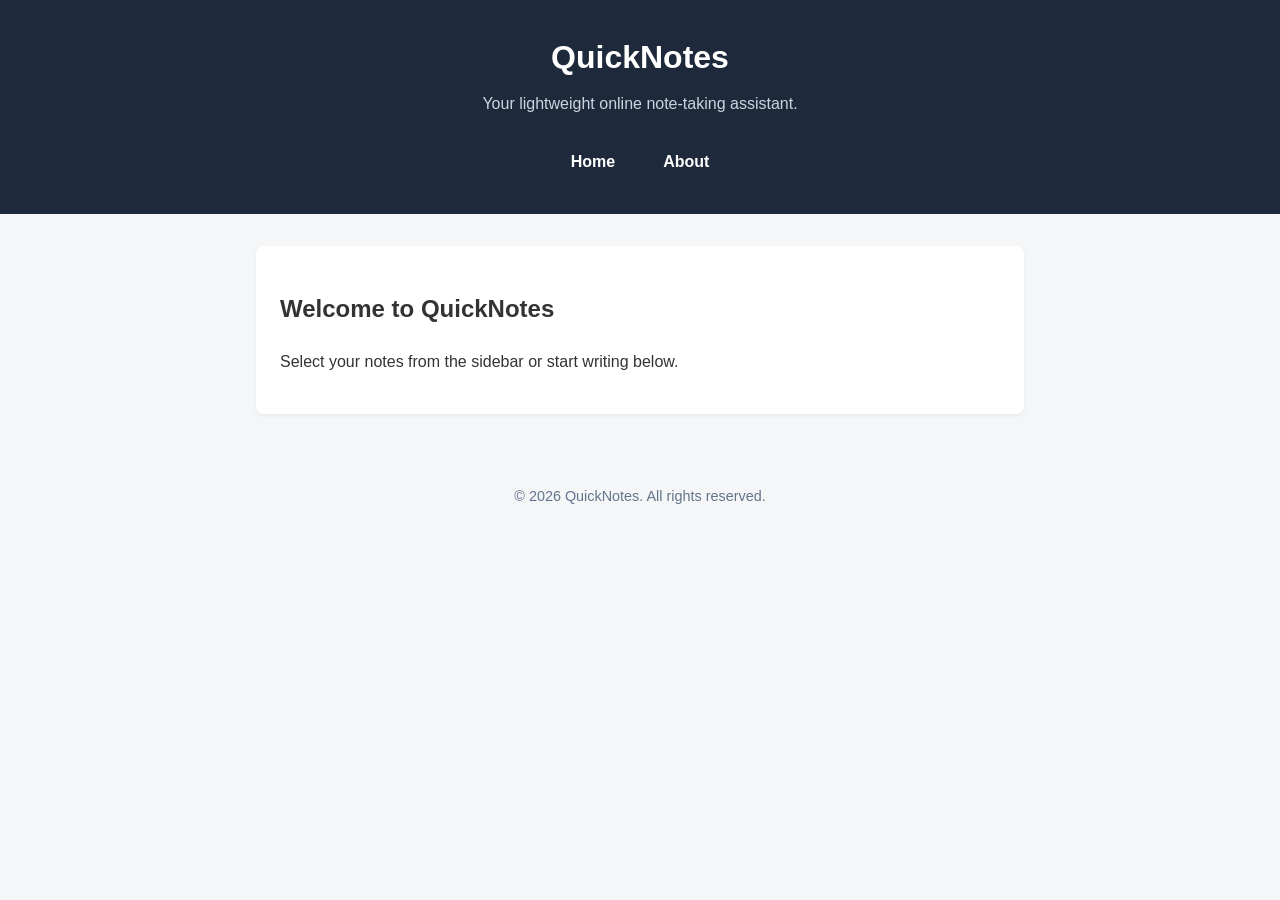
==== day2/index.html @ dfd85cac "Day 2 Assignment" ====
<!DOCTYPE html>
<html lang="en">
<head>
  <meta charset="UTF-8">
    <meta name="viewport" content="width=device-width, initial-scale=1.0">
      <title>QuickNotes - Home</title>
        <link rel="stylesheet" href="style.css">
        </head>
        <body>

          <header>
              <h1>QuickNotes</h1>
                  <p>Your lightweight online note-taking assistant.</p>
                      <nav>
                            <a href="index.html">Home</a>
                                  <a href="about.html">About</a>
                                      </nav>
                                        </header>

                                          <main>
                                              <section>
                                                    <h2>Welcome to QuickNotes</h2>
                                                          <p>Select your notes from the sidebar or start writing below.</p>
                                                              </section>
                                                                </main>

                                                                  <footer>
                                                                      <p>&copy; 2026 QuickNotes. All rights reserved.</p>
                                                                        </footer>

                                                                        </body>
                                                                        </html>
---- day2/style.css ----
/* 1. Global Box-Sizing Reset & Base Styles */
*, *::before, *::after {
  box-sizing: border-box;
  }

  body {
    margin: 0;
      font-family: Arial, Helvetica, sans-serif;
        background-color: #f4f6f8;
          color: #333333;
            line-height: 1.6;
            }

            /* 2. Header & Flexbox Navigation */
            header {
              background-color: #1e293b;
                color: #ffffff;
                  padding: 2rem 1rem;
                    text-align: center;
                    }

                    header h1 {
                      margin: 0 0 0.5rem 0;
                      }

                      header p {
                        margin: 0 0 1.5rem 0;
                          color: #cbd5e1;
                          }

                          nav {
                            display: flex;
                              justify-content: center;
                                align-items: center;
                                  gap: 16px;
                                  }

                                  nav a {
                                    color: #ffffff;
                                      text-decoration: none;
                                        font-weight: bold;
                                          padding: 0.5rem 1rem;
                                            border-radius: 4px;
                                              transition: background-color 0.3s ease, color 0.3s ease;
                                              }

                                              nav a:hover {
                                                background-color: #334155;
                                                  color: #38bdf8;
                                                  }

                                                  /* 3. Main Layout & Card Section Styling */
                                                  main {
                                                    max-width: 800px;
                                                      margin: 2rem auto;
                                                        padding: 0 1rem;
                                                        }

                                                        main section {
                                                          background-color: #ffffff;
                                                            padding: 1.5rem;
                                                              margin-bottom: 1.5rem;
                                                                border-radius: 8px;
                                                                  box-shadow: 0 2px 4px rgba(0, 0, 0, 0.05);
                                                                  }

                                                                  /* 4. Features CSS Grid Cards */
                                                                  ul.features {
                                                                    display: grid;
                                                                      grid-template-columns: repeat(auto-fit, minmax(180px, 1fr));
                                                                        gap: 1rem;
                                                                          list-style: none;
                                                                            padding: 0;
                                                                            }

                                                                            ul.features li {
                                                                              background-color: #f8fafc;
                                                                                border: 1px solid #e2e8f0;
                                                                                  padding: 1rem;
                                                                                    border-radius: 6px;
                                                                                      font-weight: 500;
                                                                                      }

                                                                                      /* 5. Shortcuts Table Styling */
                                                                                      table {
                                                                                        width: 100%;
                                                                                          border-collapse: collapse;
                                                                                            margin-top: 1rem;
                                                                                            }

                                                                                            th, td {
                                                                                              border: 1px solid #cbd5e1;
                                                                                                padding: 0.75rem;
                                                                                                  text-align: left;
                                                                                                  }

                                                                                                  th {
                                                                                                    background-color: #f1f5f9;
                                                                                                    }

                                                                                                    /* 6. Feedback Form Styling */
                                                                                                    form div {
                                                                                                      margin-bottom: 1rem;
                                                                                                      }

                                                                                                      label {
                                                                                                        display: block;
                                                                                                          margin-bottom: 0.5rem;
                                                                                                            font-weight: bold;
                                                                                                            }

                                                                                                            input[type="text"],
                                                                                                            input[type="email"],
                                                                                                            textarea {
                                                                                                              width: 100%;
                                                                                                                padding: 0.75rem;
                                                                                                                  border: 1px solid #cbd5e1;
                                                                                                                    border-radius: 4px;
                                                                                                                      font-size: 1rem;
                                                                                                                      }

                                                                                                                      textarea {
                                                                                                                        resize: vertical;
                                                                                                                          min-height: 100px;
                                                                                                                          }

                                                                                                                          button[type="submit"] {
                                                                                                                            background-color: #2563eb;
                                                                                                                              color: #ffffff;
                                                                                                                                border: none;
                                                                                                                                  padding: 0.75rem 1.5rem;
                                                                                                                                    font-size: 1rem;
                                                                                                                                      border-radius: 4px;
                                                                                                                                        cursor: pointer;
                                                                                                                                          transition: background-color 0.3s ease;
                                                                                                                                          }

                                                                                                                                          button[type="submit"]:hover {
                                                                                                                                            background-color: #1d4ed8;
                                                                                                                                            }

                                                                                                                                            /* 7. Footer */
                                                                                                                                            footer {
                                                                                                                                              text-align: center;
                                                                                                                                                padding: 1.5rem 1rem;
                                                                                                                                                  color: #64748b;
                                                                                                                                                    font-size: 0.9rem;
                                                                                                                                                    }

                                                                                                                                                    /* 8. Media Query for Small Screens */
                                                                                                                                                    @media (max-width: 600px) {
                                                                                                                                                      header {
                                                                                                                                                          padding: 1rem 0.5rem;
                                                                                                                                                            }

                                                                                                                                                              header h1 {
                                                                                                                                                                  font-size: 1.5rem;
                                                                                                                                                                    }
                                                                                                                                                                    }
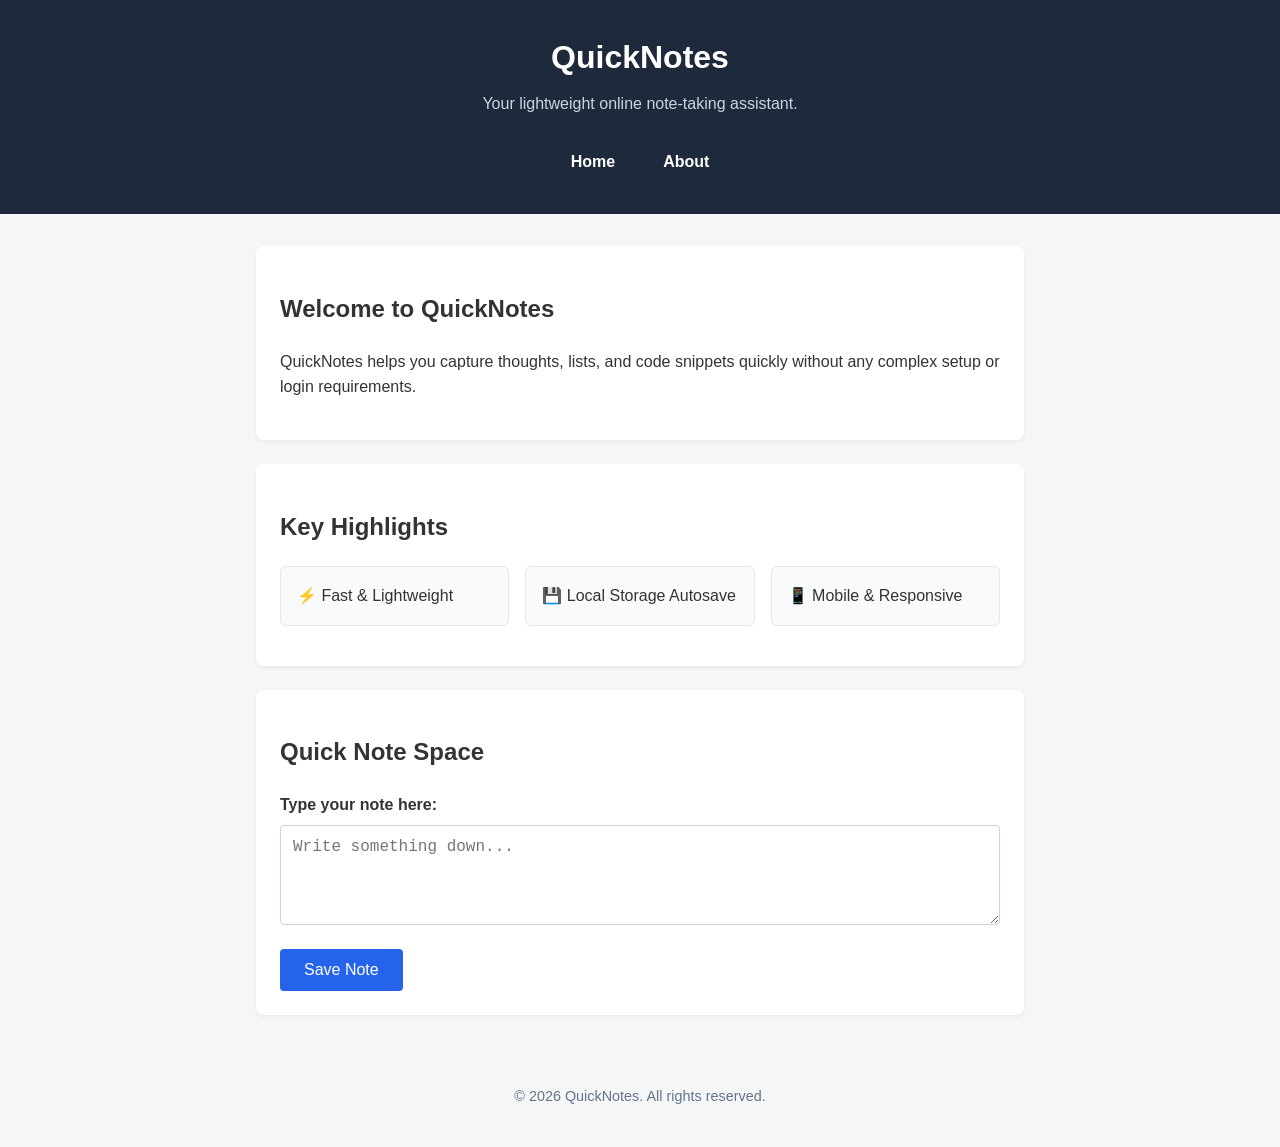
==== commit cd0b5fd2: "Enhance QuickNotes homepage with new sections Added new features and improved the layout of the Quic" ====
--- a/day2/index.html
+++ b/day2/index.html
@@ -2,32 +2,51 @@
 <html lang="en">
 <head>
   <meta charset="UTF-8">
-    <meta name="viewport" content="width=device-width, initial-scale=1.0">
-      <title>QuickNotes - Home</title>
-        <link rel="stylesheet" href="style.css">
-        </head>
-        <body>
+  <meta name="viewport" content="width=device-width, initial-scale=1.0">
+  <title>QuickNotes - Home</title>
+  <link rel="stylesheet" href="style.css">
+</head>
+<body>
 
-          <header>
-              <h1>QuickNotes</h1>
-                  <p>Your lightweight online note-taking assistant.</p>
-                      <nav>
-                            <a href="index.html">Home</a>
-                                  <a href="about.html">About</a>
-                                      </nav>
-                                        </header>
+  <header>
+    <h1>QuickNotes</h1>
+    <p>Your lightweight online note-taking assistant.</p>
+    <nav>
+      <a href="index.html">Home</a>
+      <a href="about.html">About</a>
+    </nav>
+  </header>
 
-                                          <main>
-                                              <section>
-                                                    <h2>Welcome to QuickNotes</h2>
-                                                          <p>Select your notes from the sidebar or start writing below.</p>
-                                                              </section>
-                                                                </main>
+  <main>
+    <section>
+      <h2>Welcome to QuickNotes</h2>
+      <p>QuickNotes helps you capture thoughts, lists, and code snippets quickly without any complex setup or login requirements.</p>
+    </section>
 
-                                                                  <footer>
-                                                                      <p>&copy; 2026 QuickNotes. All rights reserved.</p>
-                                                                        </footer>
+    <section>
+      <h2>Key Highlights</h2>
+      <ul class="features">
+        <li>⚡ Fast & Lightweight</li>
+        <li>💾 Local Storage Autosave</li>
+        <li>📱 Mobile & Responsive</li>
+      </ul>
+    </section>
 
-                                                                        </body>
-                                                                        </html>
-                                                                        +    <section>
+      <h2>Quick Note Space</h2>
+      <form action="#" method="post">
+        <div>
+          <label for="quick-note">Type your note here:</label>
+          <textarea id="quick-note" name="quick-note" placeholder="Write something down..."></textarea>
+        </div>
+        <button type="submit">Save Note</button>
+      </form>
+    </section>
+  </main>
+
+  <footer>
+    <p>&copy; 2026 QuickNotes. All rights reserved.</p>
+  </footer>
+
+</body>
+</html>
--- a/day2/style.css
+++ b/day2/style.css
@@ -1,160 +1,155 @@
-/* 1. Global Box-Sizing Reset & Base Styles */
 *, *::before, *::after {
   box-sizing: border-box;
+}
+
+body {
+  margin: 0;
+  font-family: Arial, Helvetica, sans-serif;
+  background-color: #f4f6f8;
+  color: #333333;
+  line-height: 1.6;
+}
+
+header {
+  background-color: #1e293b;
+  color: #ffffff;
+  padding: 2rem 1rem;
+  text-align: center;
+}
+
+header h1 {
+  margin: 0 0 0.5rem 0;
+}
+
+header p {
+  margin: 0 0 1.5rem 0;
+  color: #cbd5e1;
+}
+
+nav {
+  display: flex;
+  justify-content: center;
+  align-items: center;
+  gap: 1rem;
+}
+
+nav a {
+  color: #ffffff;
+  text-decoration: none;
+  font-weight: bold;
+  padding: 0.5rem 1rem;
+  border-radius: 4px;
+  transition: background-color 0.3s ease, color 0.3s ease;
+}
+
+nav a:hover {
+  background-color: #334155;
+  color: #38bdf8;
+}
+
+main {
+  max-width: 800px;
+  margin: 2rem auto;
+  padding: 0 1rem;
+}
+
+main section {
+  background-color: #ffffff;
+  padding: 1.5rem;
+  margin-bottom: 1.5rem;
+  border-radius: 8px;
+  box-shadow: 0 2px 4px rgba(0, 0, 0, 0.05);
+}
+
+ul.features {
+  display: grid;
+  grid-template-columns: repeat(auto-fit, minmax(200px, 1fr));
+  gap: 1rem;
+  list-style: none;
+  padding: 0;
+  margin: 1rem 0;
+}
+
+ul.features li {
+  background-color: #f8fafc;
+  border: 1px solid #e2e8f0;
+  padding: 1rem;
+  border-radius: 6px;
+  font-weight: 500;
+}
+
+table {
+  width: 100%;
+  border-collapse: collapse;
+  margin-top: 1rem;
+}
+
+th, td {
+  border: 1px solid #cbd5e1;
+  padding: 0.75rem;
+  text-align: left;
+}
+
+th {
+  background-color: #f1f5f9;
+}
+
+form div {
+  margin-bottom: 1rem;
+}
+
+label {
+  display: block;
+  margin-bottom: 0.5rem;
+  font-weight: bold;
+}
+
+input[type="text"],
+input[type="email"],
+textarea {
+  width: 100%;
+  padding: 0.75rem;
+  border: 1px solid #cbd5e1;
+  border-radius: 4px;
+  font-size: 1rem;
+}
+
+textarea {
+  resize: vertical;
+  min-height: 100px;
+}
+
+button[type="submit"] {
+  background-color: #2563eb;
+  color: #ffffff;
+  border: none;
+  padding: 0.75rem 1.5rem;
+  font-size: 1rem;
+  border-radius: 4px;
+  cursor: pointer;
+  transition: background-color 0.3s ease;
+}
+
+button[type="submit"]:hover {
+  background-color: #1d4ed8;
+}
+
+footer {
+  text-align: center;
+  padding: 1.5rem 1rem;
+  color: #64748b;
+  font-size: 0.9rem;
+}
+
+@media (max-width: 600px) {
+  header {
+    padding: 1.5rem 0.5rem;
   }
-
-  body {
-    margin: 0;
-      font-family: Arial, Helvetica, sans-serif;
-        background-color: #f4f6f8;
-          color: #333333;
-            line-height: 1.6;
-            }
-
-            /* 2. Header & Flexbox Navigation */
-            header {
-              background-color: #1e293b;
-                color: #ffffff;
-                  padding: 2rem 1rem;
-                    text-align: center;
-                    }
-
-                    header h1 {
-                      margin: 0 0 0.5rem 0;
-                      }
-
-                      header p {
-                        margin: 0 0 1.5rem 0;
-                          color: #cbd5e1;
-                          }
-
-                          nav {
-                            display: flex;
-                              justify-content: center;
-                                align-items: center;
-                                  gap: 16px;
-                                  }
-
-                                  nav a {
-                                    color: #ffffff;
-                                      text-decoration: none;
-                                        font-weight: bold;
-                                          padding: 0.5rem 1rem;
-                                            border-radius: 4px;
-                                              transition: background-color 0.3s ease, color 0.3s ease;
-                                              }
-
-                                              nav a:hover {
-                                                background-color: #334155;
-                                                  color: #38bdf8;
-                                                  }
-
-                                                  /* 3. Main Layout & Card Section Styling */
-                                                  main {
-                                                    max-width: 800px;
-                                                      margin: 2rem auto;
-                                                        padding: 0 1rem;
-                                                        }
-
-                                                        main section {
-                                                          background-color: #ffffff;
-                                                            padding: 1.5rem;
-                                                              margin-bottom: 1.5rem;
-                                                                border-radius: 8px;
-                                                                  box-shadow: 0 2px 4px rgba(0, 0, 0, 0.05);
-                                                                  }
-
-                                                                  /* 4. Features CSS Grid Cards */
-                                                                  ul.features {
-                                                                    display: grid;
-                                                                      grid-template-columns: repeat(auto-fit, minmax(180px, 1fr));
-                                                                        gap: 1rem;
-                                                                          list-style: none;
-                                                                            padding: 0;
-                                                                            }
-
-                                                                            ul.features li {
-                                                                              background-color: #f8fafc;
-                                                                                border: 1px solid #e2e8f0;
-                                                                                  padding: 1rem;
-                                                                                    border-radius: 6px;
-                                                                                      font-weight: 500;
-                                                                                      }
-
-                                                                                      /* 5. Shortcuts Table Styling */
-                                                                                      table {
-                                                                                        width: 100%;
-                                                                                          border-collapse: collapse;
-                                                                                            margin-top: 1rem;
-                                                                                            }
-
-                                                                                            th, td {
-                                                                                              border: 1px solid #cbd5e1;
-                                                                                                padding: 0.75rem;
-                                                                                                  text-align: left;
-                                                                                                  }
-
-                                                                                                  th {
-                                                                                                    background-color: #f1f5f9;
-                                                                                                    }
-
-                                                                                                    /* 6. Feedback Form Styling */
-                                                                                                    form div {
-                                                                                                      margin-bottom: 1rem;
-                                                                                                      }
-
-                                                                                                      label {
-                                                                                                        display: block;
-                                                                                                          margin-bottom: 0.5rem;
-                                                                                                            font-weight: bold;
-                                                                                                            }
-
-                                                                                                            input[type="text"],
-                                                                                                            input[type="email"],
-                                                                                                            textarea {
-                                                                                                              width: 100%;
-                                                                                                                padding: 0.75rem;
-                                                                                                                  border: 1px solid #cbd5e1;
-                                                                                                                    border-radius: 4px;
-                                                                                                                      font-size: 1rem;
-                                                                                                                      }
-
-                                                                                                                      textarea {
-                                                                                                                        resize: vertical;
-                                                                                                                          min-height: 100px;
-                                                                                                                          }
-
-                                                                                                                          button[type="submit"] {
-                                                                                                                            background-color: #2563eb;
-                                                                                                                              color: #ffffff;
-                                                                                                                                border: none;
-                                                                                                                                  padding: 0.75rem 1.5rem;
-                                                                                                                                    font-size: 1rem;
-                                                                                                                                      border-radius: 4px;
-                                                                                                                                        cursor: pointer;
-                                                                                                                                          transition: background-color 0.3s ease;
-                                                                                                                                          }
-
-                                                                                                                                          button[type="submit"]:hover {
-                                                                                                                                            background-color: #1d4ed8;
-                                                                                                                                            }
-
-                                                                                                                                            /* 7. Footer */
-                                                                                                                                            footer {
-                                                                                                                                              text-align: center;
-                                                                                                                                                padding: 1.5rem 1rem;
-                                                                                                                                                  color: #64748b;
-                                                                                                                                                    font-size: 0.9rem;
-                                                                                                                                                    }
-
-                                                                                                                                                    /* 8. Media Query for Small Screens */
-                                                                                                                                                    @media (max-width: 600px) {
-                                                                                                                                                      header {
-                                                                                                                                                          padding: 1rem 0.5rem;
-                                                                                                                                                            }
-
-                                                                                                                                                              header h1 {
-                                                                                                                                                                  font-size: 1.5rem;
-                                                                                                                                                                    }
-                                                                                                                                                                    }
-                                                                                                                                                                    +  header h1 {
+    font-size: 1.55rem;
+  }
+  nav {
+    flex-direction: column;
+    gap: 0.5rem;
+  }
+  }
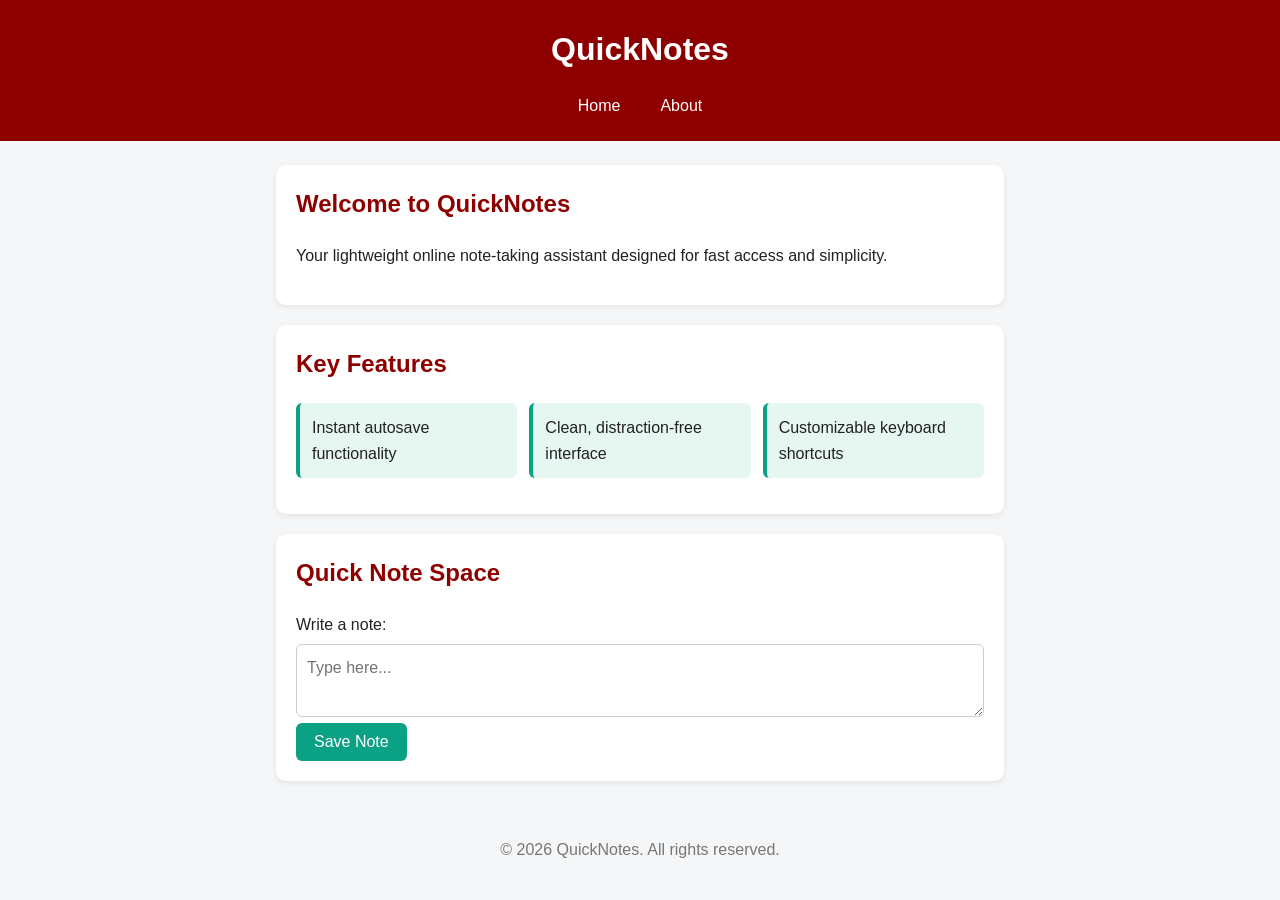
==== commit 5bc70ccb: "Refactor HTML structure and update content" ====
--- a/day2/index.html
+++ b/day2/index.html
@@ -1,16 +1,15 @@
 <!DOCTYPE html>
 <html lang="en">
 <head>
-  <meta charset="UTF-8">
-  <meta name="viewport" content="width=device-width, initial-scale=1.0">
+  <meta charset="UTF-8" />
+  <meta name="viewport" content="width=device-width, initial-scale=1.0" />
   <title>QuickNotes - Home</title>
-  <link rel="stylesheet" href="style.css">
+  <link rel="stylesheet" href="style.css" />
 </head>
 <body>
 
   <header>
     <h1>QuickNotes</h1>
-    <p>Your lightweight online note-taking assistant.</p>
     <nav>
       <a href="index.html">Home</a>
       <a href="about.html">About</a>
@@ -20,25 +19,23 @@
   <main>
     <section>
       <h2>Welcome to QuickNotes</h2>
-      <p>QuickNotes helps you capture thoughts, lists, and code snippets quickly without any complex setup or login requirements.</p>
+      <p>Your lightweight online note-taking assistant designed for fast access and simplicity.</p>
     </section>
 
     <section>
-      <h2>Key Highlights</h2>
+      <h2>Key Features</h2>
       <ul class="features">
-        <li>⚡ Fast & Lightweight</li>
-        <li>💾 Local Storage Autosave</li>
-        <li>📱 Mobile & Responsive</li>
+        <li>Instant autosave functionality</li>
+        <li>Clean, distraction-free interface</li>
+        <li>Customizable keyboard shortcuts</li>
       </ul>
     </section>
 
     <section>
       <h2>Quick Note Space</h2>
       <form action="#" method="post">
-        <div>
-          <label for="quick-note">Type your note here:</label>
-          <textarea id="quick-note" name="quick-note" placeholder="Write something down..."></textarea>
-        </div>
+        <label for="note">Write a note:</label>
+        <textarea id="note" name="note" placeholder="Type here..."></textarea>
         <button type="submit">Save Note</button>
       </form>
     </section>
--- a/day2/style.css
+++ b/day2/style.css
@@ -1,155 +1,161 @@
-*, *::before, *::after {
+/* 1. Reset and base styles */
+*,
+*::before,
+*::after {
   box-sizing: border-box;
 }
 
 body {
   margin: 0;
-  font-family: Arial, Helvetica, sans-serif;
+  font-family: "Segoe UI", Arial, sans-serif;
   background-color: #f4f6f8;
-  color: #333333;
+  color: #222;
   line-height: 1.6;
 }
 
+/* 2. Header */
 header {
-  background-color: #1e293b;
-  color: #ffffff;
-  padding: 2rem 1rem;
+  background-color: #8e0000;
+  color: white;
   text-align: center;
+  padding: 24px 16px 16px;
 }
 
 header h1 {
-  margin: 0 0 0.5rem 0;
+  margin: 0;
 }
 
-header p {
-  margin: 0 0 1.5rem 0;
-  color: #cbd5e1;
-}
-
+/* 3. Navigation with Flexbox */
 nav {
   display: flex;
   justify-content: center;
-  align-items: center;
-  gap: 1rem;
+  gap: 16px;
+  margin-top: 12px;
 }
 
 nav a {
-  color: #ffffff;
+  color: white;
   text-decoration: none;
-  font-weight: bold;
-  padding: 0.5rem 1rem;
-  border-radius: 4px;
-  transition: background-color 0.3s ease, color 0.3s ease;
+  padding: 6px 12px;
+  border-radius: 6px;
+  transition: background-color 0.2s ease;
 }
 
 nav a:hover {
-  background-color: #334155;
-  color: #38bdf8;
+  background-color: rgba(255, 255, 255, 0.2);
 }
 
+/* 4. Main content and section cards */
 main {
-  max-width: 800px;
-  margin: 2rem auto;
-  padding: 0 1rem;
+  max-width: 760px;
+  margin: 24px auto;
+  padding: 0 16px;
 }
 
-main section {
-  background-color: #ffffff;
-  padding: 1.5rem;
-  margin-bottom: 1.5rem;
-  border-radius: 8px;
-  box-shadow: 0 2px 4px rgba(0, 0, 0, 0.05);
+section {
+  background: white;
+  padding: 20px;
+  border-radius: 10px;
+  margin-bottom: 20px;
+  box-shadow: 0 2px 6px rgba(0, 0, 0, 0.08);
 }
 
-ul.features {
-  display: grid;
-  grid-template-columns: repeat(auto-fit, minmax(200px, 1fr));
-  gap: 1rem;
+h2,
+h3 {
+  color: #8e0000;
+  margin-top: 0;
+}
+
+/* 5. Features as a responsive grid of cards */
+.features {
   list-style: none;
   padding: 0;
-  margin: 1rem 0;
+  display: grid;
+  grid-template-columns: repeat(auto-fit, minmax(180px, 1fr));
+  gap: 12px;
 }
 
-ul.features li {
-  background-color: #f8fafc;
-  border: 1px solid #e2e8f0;
-  padding: 1rem;
+.features li {
+  background-color: #e6f6f1;
+  border-left: 4px solid #0ba184;
+  padding: 12px;
   border-radius: 6px;
-  font-weight: 500;
 }
 
+/* 6. Shortcuts table */
 table {
   width: 100%;
   border-collapse: collapse;
-  margin-top: 1rem;
 }
 
-th, td {
-  border: 1px solid #cbd5e1;
-  padding: 0.75rem;
+th,
+td {
+  border: 1px solid #ddd;
+  padding: 8px 12px;
   text-align: left;
 }
 
 th {
-  background-color: #f1f5f9;
+  background-color: #f0f0f0;
 }
 
-form div {
-  margin-bottom: 1rem;
+/* 7. Forms */
+form {
+  display: flex;
+  flex-direction: column;
+  gap: 6px;
 }
 
-label {
-  display: block;
-  margin-bottom: 0.5rem;
-  font-weight: bold;
+input,
+textarea {
+  width: 100%;
+  padding: 10px;
+  border: 1px solid #ccc;
+  border-radius: 6px;
+  font: inherit;
 }
 
-input[type="text"],
-input[type="email"],
-textarea {
-  width: 100%;
-  padding: 0.75rem;
-  border: 1px solid #cbd5e1;
-  border-radius: 4px;
-  font-size: 1rem;
+input:focus,
+textarea:focus {
+  outline: 2px solid #0ba184;
+  border-color: #0ba184;
 }
 
-textarea {
-  resize: vertical;
-  min-height: 100px;
+button {
+  align-self: flex-start;
+  background-color: #0ba184;
+  color: white;
+  border: none;
+  padding: 10px 18px;
+  border-radius: 6px;
+  font-size: 1rem;
+  cursor: pointer;
+  transition: background-color 0.2s ease, transform 0.2s ease;
 }
 
-button[type="submit"] {
-  background-color: #2563eb;
-  color: #ffffff;
-  border: none;
-  padding: 0.75rem 1.5rem;
-  font-size: 1rem;
-  border-radius: 4px;
-  cursor: pointer;
-  transition: background-color 0.3s ease;
+button:hover {
+  background-color: #088a70;
+  transform: translateY(-2px);
 }
 
-button[type="submit"]:hover {
-  background-color: #1d4ed8;
+/* 8. Footer */
+footer {
+  text-align: center;
+  color: #777;
+  padding: 16px;
 }
 
-footer {
-  text-align: center;
-  padding: 1.5rem 1rem;
-  color: #64748b;
-  font-size: 0.9rem;
-}
-
+/* 9. Small screens */
 @media (max-width: 600px) {
   header {
-    padding: 1.5rem 0.5rem;
+    padding: 16px 12px 12px;
   }
+
   header h1 {
-    font-size: 1.55rem;
+    font-size: 1.6rem;
   }
-  nav {
-    flex-direction: column;
-    gap: 0.5rem;
+
+  section {
+    padding: 16px;
   }
-  }
+}
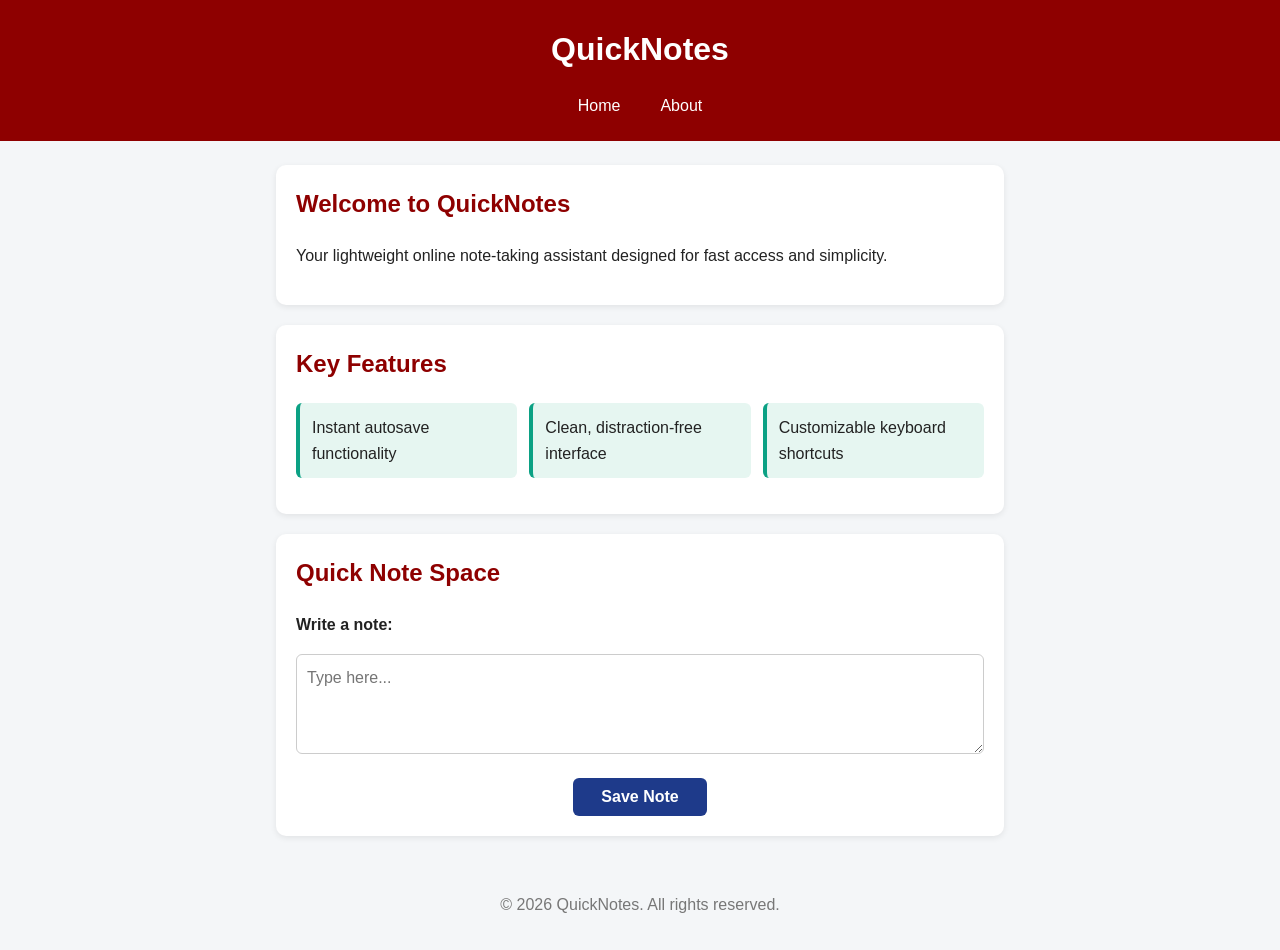
==== commit e04f521a: "Day 2 Assignments" ====
--- a/day2/index.html
+++ b/day2/index.html
@@ -2,48 +2,49 @@
 <html lang="en">
 <head>
   <meta charset="UTF-8" />
-  <meta name="viewport" content="width=device-width, initial-scale=1.0" />
-  <title>QuickNotes - Home</title>
-  <link rel="stylesheet" href="style.css" />
-</head>
-<body>
+    <meta name="viewport" content="width=device-width, initial-scale=1.0" />
+      <title>QuickNotes - Home</title>
+        <link rel="stylesheet" href="style.css" />
+        </head>
+        <body>
 
-  <header>
-    <h1>QuickNotes</h1>
-    <nav>
-      <a href="index.html">Home</a>
-      <a href="about.html">About</a>
-    </nav>
-  </header>
+          <header>
+              <h1>QuickNotes</h1>
+                  <nav>
+                        <a href="index.html">Home</a>
+                              <a href="about.html">About</a>
+                                  </nav>
+                                    </header>
 
-  <main>
-    <section>
-      <h2>Welcome to QuickNotes</h2>
-      <p>Your lightweight online note-taking assistant designed for fast access and simplicity.</p>
-    </section>
+                                      <main>
+                                          <section>
+                                                <h2>Welcome to QuickNotes</h2>
+                                                      <p>Your lightweight online note-taking assistant designed for fast access and simplicity.</p>
+                                                          </section>
 
-    <section>
-      <h2>Key Features</h2>
-      <ul class="features">
-        <li>Instant autosave functionality</li>
-        <li>Clean, distraction-free interface</li>
-        <li>Customizable keyboard shortcuts</li>
-      </ul>
-    </section>
+                                                              <section>
+                                                                    <h2>Key Features</h2>
+                                                                          <ul class="features">
+                                                                                  <li>Instant autosave functionality</li>
+                                                                                          <li>Clean, distraction-free interface</li>
+                                                                                                  <li>Customizable keyboard shortcuts</li>
+                                                                                                        </ul>
+                                                                                                            </section>
 
-    <section>
-      <h2>Quick Note Space</h2>
-      <form action="#" method="post">
-        <label for="note">Write a note:</label>
-        <textarea id="note" name="note" placeholder="Type here..."></textarea>
-        <button type="submit">Save Note</button>
-      </form>
-    </section>
-  </main>
+                                                                                                                <section>
+                                                                                                                      <h2>Quick Note Space</h2>
+                                                                                                                            <form action="#" method="post">
+                                                                                                                                    <label for="note">Write a note:</label>
+                                                                                                                                            <textarea id="note" name="note" placeholder="Type here..."></textarea>
+                                                                                                                                                    <button type="submit">Save Note</button>
+                                                                                                                                                          </form>
+                                                                                                                                                              </section>
+                                                                                                                                                                </main>
 
-  <footer>
-    <p>&copy; 2026 QuickNotes. All rights reserved.</p>
-  </footer>
+                                                                                                                                                                  <footer>
+                                                                                                                                                                      <p>&copy; 2026 QuickNotes. All rights reserved.</p>
+                                                                                                                                                                        </footer>
 
-</body>
-</html>
+                                                                                                                                                                        </body>
+                                                                                                                                                                        </html>
+                                                                                                                                                                        
--- a/day2/style.css
+++ b/day2/style.css
@@ -3,159 +3,178 @@
 *::before,
 *::after {
   box-sizing: border-box;
-}
-
-body {
-  margin: 0;
-  font-family: "Segoe UI", Arial, sans-serif;
-  background-color: #f4f6f8;
-  color: #222;
-  line-height: 1.6;
-}
-
-/* 2. Header */
-header {
-  background-color: #8e0000;
-  color: white;
-  text-align: center;
-  padding: 24px 16px 16px;
-}
-
-header h1 {
-  margin: 0;
-}
-
-/* 3. Navigation with Flexbox */
-nav {
-  display: flex;
-  justify-content: center;
-  gap: 16px;
-  margin-top: 12px;
-}
-
-nav a {
-  color: white;
-  text-decoration: none;
-  padding: 6px 12px;
-  border-radius: 6px;
-  transition: background-color 0.2s ease;
-}
-
-nav a:hover {
-  background-color: rgba(255, 255, 255, 0.2);
-}
-
-/* 4. Main content and section cards */
-main {
-  max-width: 760px;
-  margin: 24px auto;
-  padding: 0 16px;
-}
-
-section {
-  background: white;
-  padding: 20px;
-  border-radius: 10px;
-  margin-bottom: 20px;
-  box-shadow: 0 2px 6px rgba(0, 0, 0, 0.08);
-}
-
-h2,
-h3 {
-  color: #8e0000;
-  margin-top: 0;
-}
-
-/* 5. Features as a responsive grid of cards */
-.features {
-  list-style: none;
-  padding: 0;
-  display: grid;
-  grid-template-columns: repeat(auto-fit, minmax(180px, 1fr));
-  gap: 12px;
-}
-
-.features li {
-  background-color: #e6f6f1;
-  border-left: 4px solid #0ba184;
-  padding: 12px;
-  border-radius: 6px;
-}
-
-/* 6. Shortcuts table */
-table {
-  width: 100%;
-  border-collapse: collapse;
-}
-
-th,
-td {
-  border: 1px solid #ddd;
-  padding: 8px 12px;
-  text-align: left;
-}
-
-th {
-  background-color: #f0f0f0;
-}
-
-/* 7. Forms */
-form {
-  display: flex;
-  flex-direction: column;
-  gap: 6px;
-}
-
-input,
-textarea {
-  width: 100%;
-  padding: 10px;
-  border: 1px solid #ccc;
-  border-radius: 6px;
-  font: inherit;
-}
-
-input:focus,
-textarea:focus {
-  outline: 2px solid #0ba184;
-  border-color: #0ba184;
-}
-
-button {
-  align-self: flex-start;
-  background-color: #0ba184;
-  color: white;
-  border: none;
-  padding: 10px 18px;
-  border-radius: 6px;
-  font-size: 1rem;
-  cursor: pointer;
-  transition: background-color 0.2s ease, transform 0.2s ease;
-}
-
-button:hover {
-  background-color: #088a70;
-  transform: translateY(-2px);
-}
-
-/* 8. Footer */
-footer {
-  text-align: center;
-  color: #777;
-  padding: 16px;
-}
-
-/* 9. Small screens */
-@media (max-width: 600px) {
-  header {
-    padding: 16px 12px 12px;
   }
 
-  header h1 {
-    font-size: 1.6rem;
-  }
+  body {
+    margin: 0;
+      font-family: "Segoe UI", Arial, sans-serif;
+        background-color: #f4f6f8;
+          color: #222;
+            line-height: 1.6;
+            }
 
-  section {
-    padding: 16px;
-  }
-}
+            /* 2. Header */
+            header {
+              background-color: #8e0000;
+                color: white;
+                  text-align: center;
+                    padding: 24px 16px 16px;
+                    }
+
+                    header h1 {
+                      margin: 0;
+                      }
+
+                      /* 3. Navigation with Flexbox */
+                      nav {
+                        display: flex;
+                          justify-content: center;
+                            gap: 16px;
+                              margin-top: 12px;
+                              }
+
+                              nav a {
+                                color: white;
+                                  text-decoration: none;
+                                    padding: 6px 12px;
+                                      border-radius: 6px;
+                                        transition: background-color 0.2s ease;
+                                        }
+
+                                        nav a:hover {
+                                          background-color: rgba(255, 255, 255, 0.2);
+                                          }
+
+                                          /* 4. Main content and section cards */
+                                          main {
+                                            max-width: 760px;
+                                              margin: 24px auto;
+                                                padding: 0 16px;
+                                                }
+
+                                                section {
+                                                  background: white;
+                                                    padding: 20px;
+                                                      border-radius: 10px;
+                                                        margin-bottom: 20px;
+                                                          box-shadow: 0 2px 6px rgba(0, 0, 0, 0.08);
+                                                          }
+
+                                                          h2,
+                                                          h3 {
+                                                            color: #8e0000;
+                                                              margin-top: 0;
+                                                              }
+
+                                                              /* 5. Features as a responsive grid of cards */
+                                                              .features {
+                                                                list-style: none;
+                                                                  padding: 0;
+                                                                    display: grid;
+                                                                      grid-template-columns: repeat(auto-fit, minmax(180px, 1fr));
+                                                                        gap: 12px;
+                                                                        }
+
+                                                                        .features li {
+                                                                          background-color: #e6f6f1;
+                                                                            border-left: 4px solid #0ba184;
+                                                                              padding: 12px;
+                                                                                border-radius: 6px;
+                                                                                }
+
+                                                                                /* 6. Shortcuts table */
+                                                                                table {
+                                                                                  width: 100%;
+                                                                                    border-collapse: collapse;
+                                                                                    }
+
+                                                                                    th,
+                                                                                    td {
+                                                                                      border: 1px solid #ddd;
+                                                                                        padding: 8px 12px;
+                                                                                          text-align: left;
+                                                                                          }
+
+                                                                                          th {
+                                                                                            background-color: #f0f0f0;
+                                                                                            }
+
+                                                                                            /* 7. Forms */
+                                                                                            form {
+                                                                                              display: flex;
+                                                                                                flex-direction: column;
+                                                                                                  gap: 16px;
+                                                                                                  }
+
+                                                                                                  .form-group {
+                                                                                                    display: flex;
+                                                                                                      flex-direction: column;
+                                                                                                        gap: 6px;
+                                                                                                        }
+
+                                                                                                        label {
+                                                                                                          font-weight: bold;
+                                                                                                            color: #222;
+                                                                                                            }
+
+                                                                                                            input,
+                                                                                                            textarea {
+                                                                                                              width: 100%;
+                                                                                                                padding: 10px;
+                                                                                                                  border: 1px solid #ccc;
+                                                                                                                    border-radius: 6px;
+                                                                                                                      font: inherit;
+                                                                                                                      }
+
+                                                                                                                      textarea {
+                                                                                                                        resize: vertical;
+                                                                                                                          min-height: 100px;
+                                                                                                                          }
+
+                                                                                                                          input:focus,
+                                                                                                                          textarea:focus {
+                                                                                                                            outline: 2px solid #1e3a8a;
+                                                                                                                              border-color: #1e3a8a;
+                                                                                                                              }
+
+                                                                                                                              button {
+                                                                                                                                align-self: center;
+                                                                                                                                  background-color: #1e3a8a; /* Dark Blue */
+                                                                                                                                    color: white;
+                                                                                                                                      border: none;
+                                                                                                                                        padding: 10px 28px;
+                                                                                                                                          border-radius: 6px;
+                                                                                                                                            font-size: 1rem;
+                                                                                                                                              font-weight: 600;
+                                                                                                                                                cursor: pointer;
+                                                                                                                                                  margin-top: 8px;
+                                                                                                                                                    transition: background-color 0.2s ease, transform 0.2s ease;
+                                                                                                                                                    }
+
+                                                                                                                                                    button:hover {
+                                                                                                                                                      background-color: #172554; /* Deeper Dark Blue hover */
+                                                                                                                                                        transform: translateY(-2px);
+                                                                                                                                                        }
+
+                                                                                                                                                        /* 8. Footer */
+                                                                                                                                                        footer {
+                                                                                                                                                          text-align: center;
+                                                                                                                                                            color: #777;
+                                                                                                                                                              padding: 16px;
+                                                                                                                                                              }
+
+                                                                                                                                                              /* 9. Small screens */
+                                                                                                                                                              @media (max-width: 600px) {
+                                                                                                                                                                header {
+                                                                                                                                                                    padding: 16px 12px 12px;
+                                                                                                                                                                      }
+
+                                                                                                                                                                        header h1 {
+                                                                                                                                                                            font-size: 1.6rem;
+                                                                                                                                                                              }
+
+                                                                                                                                                                                section {
+                                                                                                                                                                                    padding: 16px;
+                                                                                                                                                                                      }
+                                                                                                                                                                                      }
+                                                                                                                                                                                      
